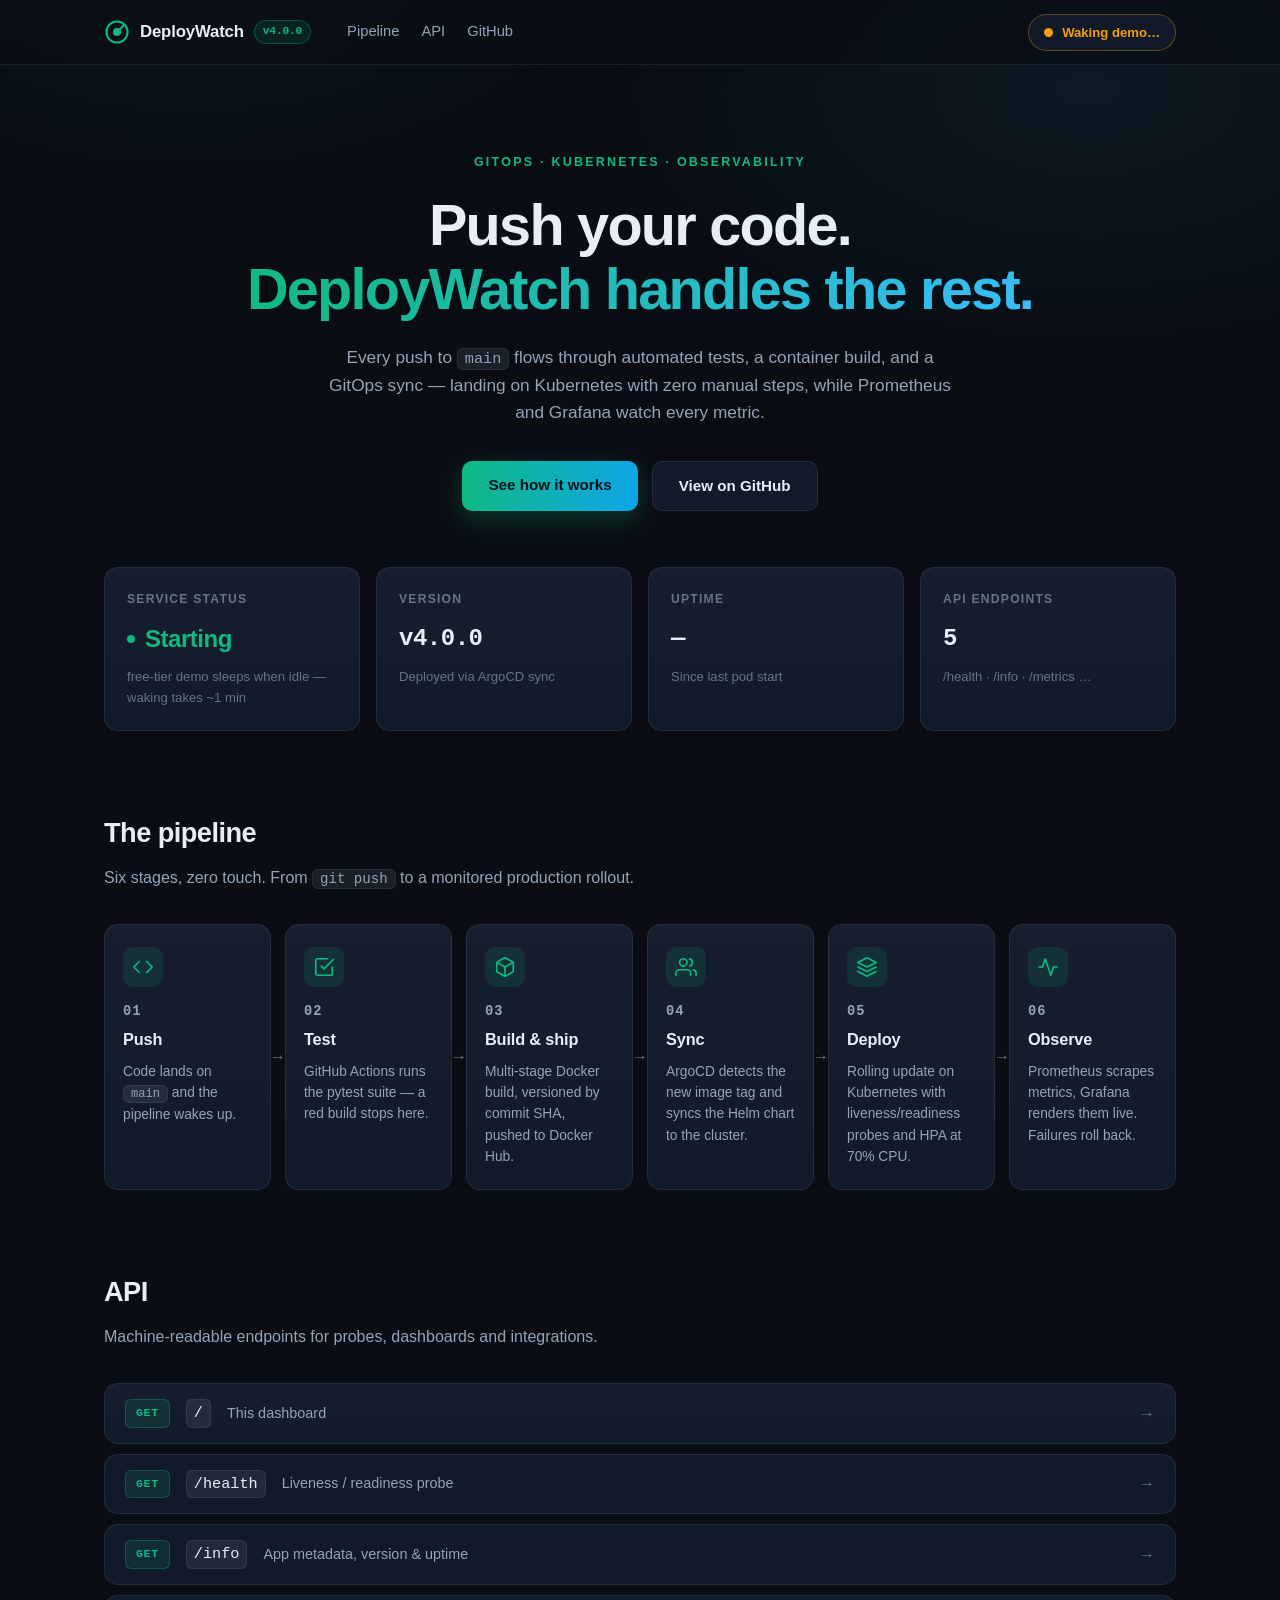
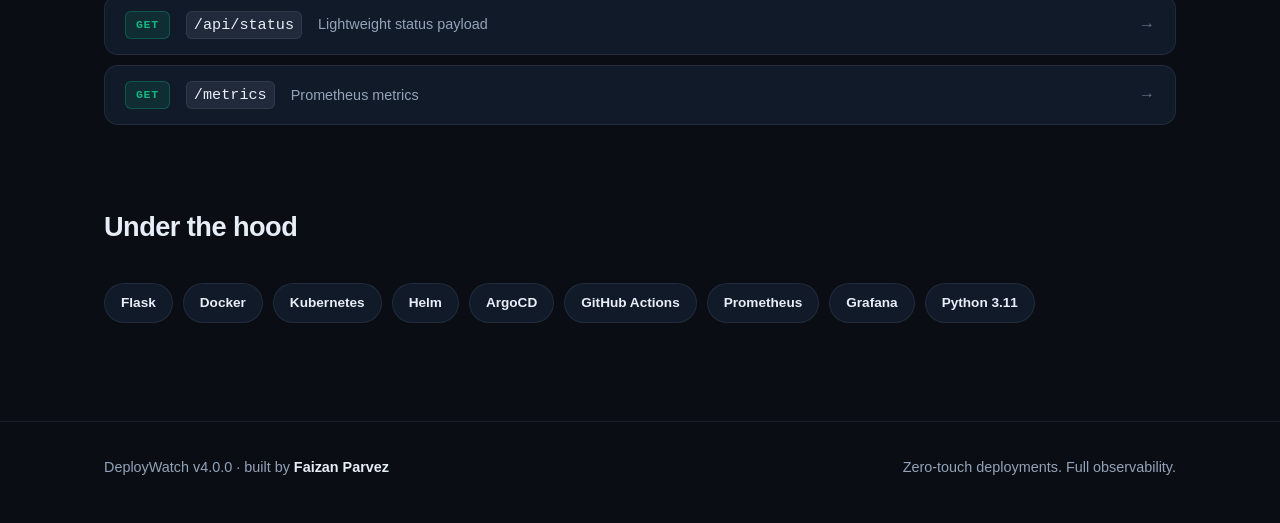
==== index.html @ eb4f60e4 "live page: real demo status, try-it API rows, live CI badge" ====
<!DOCTYPE html>
<html lang="en">
<head>
  <meta charset="UTF-8" />
  <meta name="viewport" content="width=device-width, initial-scale=1.0" />
  <meta name="description" content="DeployWatch — zero-touch GitOps deployment pipeline with live observability." />
  <title>DeployWatch — Deployment Pipeline Dashboard</title>
  <link rel="icon" href="data:image/svg+xml,%3Csvg xmlns='http://www.w3.org/2000/svg' viewBox='0 0 32 32'%3E%3Ccircle cx='16' cy='16' r='13' fill='none' stroke='%2310b981' stroke-width='3'/%3E%3Ccircle cx='16' cy='16' r='5' fill='%2310b981'/%3E%3C/svg%3E" />
  <style>
/* DeployWatch dashboard — design system */
:root {
  --bg: #0a0e14;
  --bg-soft: #0d1420;
  --card: #111a29;
  --card-border: rgba(148, 163, 184, 0.12);
  --text: #e8eef7;
  --muted: #94a3b8;
  --faint: #64748b;
  --accent: #10b981;
  --accent-dim: rgba(16, 185, 129, 0.12);
  --sky: #38bdf8;
  --amber: #f59e0b;
  --radius: 14px;
  --font: -apple-system, BlinkMacSystemFont, "Segoe UI", Inter, Roboto, "Helvetica Neue", Arial, sans-serif;
  --mono: ui-monospace, SFMono-Regular, Menlo, Consolas, "Liberation Mono", monospace;
}

* { box-sizing: border-box; margin: 0; padding: 0; }

html { scroll-behavior: smooth; }

body {
  background: var(--bg);
  color: var(--text);
  font-family: var(--font);
  line-height: 1.6;
  -webkit-font-smoothing: antialiased;
  min-height: 100vh;
}

.bg-glow {
  position: fixed;
  inset: 0;
  pointer-events: none;
  background:
    radial-gradient(600px 320px at 15% -5%, rgba(16, 185, 129, 0.08), transparent 70%),
    radial-gradient(700px 380px at 85% 10%, rgba(56, 189, 248, 0.07), transparent 70%);
  z-index: 0;
}

main, header, footer { position: relative; z-index: 1; }

.container { max-width: 1120px; margin: 0 auto; padding: 0 24px; }

code {
  font-family: var(--mono);
  font-size: 0.88em;
  background: rgba(148, 163, 184, 0.12);
  border: 1px solid var(--card-border);
  border-radius: 6px;
  padding: 1px 7px;
  white-space: nowrap;
}

.mono { font-family: var(--mono); }

/* ---------- Nav ---------- */
.nav {
  position: sticky;
  top: 0;
  z-index: 50;
  backdrop-filter: blur(14px);
  -webkit-backdrop-filter: blur(14px);
  background: rgba(10, 14, 20, 0.75);
  border-bottom: 1px solid var(--card-border);
}

.nav-inner {
  display: flex;
  align-items: center;
  gap: 28px;
  height: 64px;
}

.brand {
  display: flex;
  align-items: center;
  gap: 10px;
  color: var(--text);
  text-decoration: none;
  font-weight: 700;
  font-size: 1.05rem;
  letter-spacing: -0.01em;
}

.brand-mark { width: 26px; height: 26px; color: var(--accent); }

.version-tag {
  font-family: var(--mono);
  font-size: 0.7rem;
  font-weight: 600;
  color: var(--accent);
  background: var(--accent-dim);
  border: 1px solid rgba(16, 185, 129, 0.3);
  padding: 2px 8px;
  border-radius: 999px;
}

.nav-links { display: flex; gap: 22px; margin-left: 8px; }
.nav-links a {
  color: var(--muted);
  text-decoration: none;
  font-size: 0.92rem;
  font-weight: 500;
  transition: color 0.15s;
}
.nav-links a:hover { color: var(--text); }

.live-pill {
  margin-left: auto;
  display: flex;
  align-items: center;
  gap: 9px;
  font-size: 0.82rem;
  font-weight: 600;
  color: var(--muted);
  background: var(--card);
  border: 1px solid var(--card-border);
  border-radius: 999px;
  padding: 7px 15px;
  transition: color 0.3s, border-color 0.3s;
}
.live-pill.ok { color: var(--accent); border-color: rgba(16, 185, 129, 0.35); }
.live-pill.down { color: #f87171; border-color: rgba(248, 113, 113, 0.35); }

.dot {
  width: 9px; height: 9px;
  border-radius: 50%;
  background: var(--faint);
  flex-shrink: 0;
}
.dot.sm { width: 8px; height: 8px; }
.live-pill.ok .dot, .status-ok .dot {
  background: var(--accent);
  box-shadow: 0 0 0 0 rgba(16, 185, 129, 0.5);
  animation: pulse 2s infinite;
}
.live-pill.down .dot { background: #f87171; animation: pulse 1s infinite; }

@keyframes pulse {
  0% { box-shadow: 0 0 0 0 rgba(16, 185, 129, 0.5); }
  70% { box-shadow: 0 0 0 8px rgba(16, 185, 129, 0); }
  100% { box-shadow: 0 0 0 0 rgba(16, 185, 129, 0); }
}

/* ---------- Hero ---------- */
.hero { padding: 88px 24px 56px; text-align: center; }

.eyebrow {
  font-size: 0.78rem;
  font-weight: 700;
  letter-spacing: 0.18em;
  text-transform: uppercase;
  color: var(--accent);
  margin-bottom: 20px;
}

.hero h1 {
  font-size: clamp(2.2rem, 5.4vw, 3.6rem);
  line-height: 1.12;
  letter-spacing: -0.03em;
  font-weight: 800;
  margin-bottom: 22px;
}

.gradient {
  background: linear-gradient(100deg, var(--accent), var(--sky));
  -webkit-background-clip: text;
  background-clip: text;
  color: transparent;
}

.lede {
  max-width: 640px;
  margin: 0 auto 34px;
  color: var(--muted);
  font-size: 1.08rem;
}

.hero-actions { display: flex; gap: 14px; justify-content: center; flex-wrap: wrap; }

.btn {
  display: inline-block;
  padding: 12px 26px;
  border-radius: 10px;
  font-weight: 650;
  font-size: 0.95rem;
  text-decoration: none;
  transition: transform 0.12s, box-shadow 0.12s, background 0.15s;
}
.btn:active { transform: translateY(1px); }

.btn-primary {
  background: linear-gradient(100deg, #10b981, #0ea5e9);
  color: #04121a;
  box-shadow: 0 8px 24px rgba(16, 185, 129, 0.25);
}
.btn-primary:hover { box-shadow: 0 10px 30px rgba(16, 185, 129, 0.38); }

.btn-ghost {
  color: var(--text);
  border: 1px solid var(--card-border);
  background: var(--card);
}
.btn-ghost:hover { border-color: rgba(148, 163, 184, 0.35); }

/* ---------- Cards & stats ---------- */
.card {
  background: linear-gradient(180deg, rgba(255,255,255,0.025), transparent), var(--card);
  border: 1px solid var(--card-border);
  border-radius: var(--radius);
}

.stats-grid {
  display: grid;
  grid-template-columns: repeat(4, 1fr);
  gap: 16px;
  margin-bottom: 8px;
}

.stat { padding: 22px; }
.stat-label {
  font-size: 0.76rem;
  font-weight: 650;
  text-transform: uppercase;
  letter-spacing: 0.1em;
  color: var(--faint);
  margin-bottom: 10px;
}
.stat-value {
  font-size: 1.5rem;
  font-weight: 750;
  letter-spacing: -0.02em;
  display: flex;
  align-items: center;
  gap: 10px;
}
.stat-value.status-ok { color: var(--accent); }
.stat-sub { color: var(--faint); font-size: 0.82rem; margin-top: 8px; }

/* ---------- Sections ---------- */
.section { padding: 72px 24px 8px; }

.section-head { margin-bottom: 34px; max-width: 620px; }
.section-head h2 {
  font-size: 1.7rem;
  font-weight: 780;
  letter-spacing: -0.02em;
  margin-bottom: 10px;
}
.section-head p { color: var(--muted); }

/* ---------- Pipeline ---------- */
.pipeline {
  display: grid;
  grid-template-columns: repeat(6, 1fr);
  gap: 14px;
  position: relative;
}

.stage {
  padding: 22px 18px;
  position: relative;
  transition: transform 0.15s, border-color 0.15s;
}
.stage:hover { transform: translateY(-4px); border-color: rgba(16, 185, 129, 0.35); }
.stage:not(:last-child)::after {
  content: "→";
  position: absolute;
  right: -16px;
  top: 50%;
  transform: translateY(-50%);
  color: var(--faint);
  font-size: 1rem;
  z-index: 2;
}

.stage-icon {
  width: 40px; height: 40px;
  border-radius: 10px;
  display: flex;
  align-items: center;
  justify-content: center;
  background: var(--accent-dim);
  color: var(--accent);
  margin-bottom: 14px;
}
.stage-icon svg { width: 22px; height: 22px; }

.stage-step {
  font-family: var(--mono);
  font-size: 0.72rem;
  font-weight: 700;
  color: var(--faint);
  letter-spacing: 0.08em;
  margin-bottom: 4px;
}
.stage h3 { font-size: 1.02rem; font-weight: 700; margin-bottom: 8px; letter-spacing: -0.01em; }
.stage p { font-size: 0.86rem; color: var(--muted); line-height: 1.55; }

/* ---------- API ---------- */
.api-list { display: flex; flex-direction: column; gap: 10px; }

.api-row {
  display: flex;
  align-items: center;
  gap: 16px;
  padding: 15px 20px;
  text-decoration: none;
  color: var(--text);
  transition: border-color 0.15s, transform 0.12s;
}
.api-row:hover { border-color: rgba(56, 189, 248, 0.4); transform: translateX(4px); }
.api-row code { font-size: 0.95rem; }

.method {
  font-family: var(--mono);
  font-size: 0.72rem;
  font-weight: 800;
  letter-spacing: 0.06em;
  padding: 4px 10px;
  border-radius: 6px;
  flex-shrink: 0;
}
.method.get { color: var(--accent); background: var(--accent-dim); border: 1px solid rgba(16,185,129,0.3); }

.api-desc { color: var(--muted); font-size: 0.9rem; }
.api-arrow { margin-left: auto; color: var(--faint); transition: transform 0.15s, color 0.15s; }
.api-row:hover .api-arrow { transform: translateX(4px); color: var(--sky); }

/* ---------- Stack ---------- */
.stack-badges { display: flex; flex-wrap: wrap; gap: 10px; }
.badge {
  font-size: 0.85rem;
  font-weight: 600;
  color: var(--text);
  background: var(--card);
  border: 1px solid var(--card-border);
  padding: 8px 16px;
  border-radius: 999px;
  transition: border-color 0.15s;
}
.badge:hover { border-color: rgba(16, 185, 129, 0.4); }

/* ---------- Footer ---------- */
.footer {
  margin-top: 90px;
  border-top: 1px solid var(--card-border);
  padding: 34px 0 44px;
}
.footer-inner { display: flex; justify-content: space-between; align-items: center; flex-wrap: wrap; gap: 10px; }
.footer p { font-size: 0.9rem; color: var(--muted); }
.footer a { color: var(--text); text-decoration: none; font-weight: 600; }
.footer a:hover { color: var(--accent); }
.footer-sub { color: var(--faint); font-size: 0.82rem; }

/* ---------- 404 ---------- */
.not-found { text-align: center; padding: 120px 24px; }
.not-found h1 {
  font-size: 5rem;
  font-weight: 850;
  letter-spacing: -0.04em;
  background: linear-gradient(100deg, var(--accent), var(--sky));
  -webkit-background-clip: text;
  background-clip: text;
  color: transparent;
  margin: 10px 0 14px;
}
.not-found .lede { margin-bottom: 30px; }

/* ---------- Responsive ---------- */
@media (max-width: 1020px) {
  .pipeline { grid-template-columns: repeat(3, 1fr); }
  .stage:nth-child(3n)::after { content: none; }
  .stats-grid { grid-template-columns: repeat(2, 1fr); }
}

@media (max-width: 640px) {
  .nav-links { display: none; }
  .pipeline { grid-template-columns: 1fr; }
  .stage::after { content: none !important; }
  .stats-grid { grid-template-columns: 1fr; }
  .hero { padding: 64px 24px 44px; }
  .api-desc { display: none; }
}

/* ---------- Live demo additions ---------- */
.live-pill.waking { color: var(--amber); border-color: rgba(245, 158, 11, 0.35); }
.live-pill.waking .dot { background: var(--amber); animation: pulse 1s infinite; }
.ci-line { margin-top: 10px; font-size: 0.9rem; color: var(--muted); }
.ci-line a { color: inherit; text-decoration: none; border-bottom: 1px dotted var(--faint); }
.ci-line a:hover { color: var(--text); }
.ci-success { color: var(--accent); font-weight: 700; }
.ci-failure { color: #f87171; font-weight: 700; }
button.api-row { width: 100%; text-align: left; font: inherit; background: var(--card);
  border: 1px solid var(--card-border); border-radius: var(--radius); cursor: pointer; }
.api-response { margin: 10px 2px 0; padding: 14px 16px; background: #0b1220;
  border: 1px solid var(--card-border); border-radius: 10px; font-family: var(--mono);
  font-size: 0.8rem; line-height: 1.55; color: #a7f3d0; white-space: pre-wrap;
  word-break: break-word; max-height: 320px; overflow: auto; }

</style>
</head>
<body>
  <div class="bg-glow" aria-hidden="true"></div>

  <header class="nav">
    <div class="container nav-inner">
      <a class="brand" href="/">
        <svg class="brand-mark" viewBox="0 0 32 32" aria-hidden="true">
          <circle cx="16" cy="16" r="13" fill="none" stroke="currentColor" stroke-width="2.5"/>
          <circle cx="16" cy="16" r="5" fill="currentColor"/>
          <line x1="16" y1="16" x2="25" y2="7" stroke="currentColor" stroke-width="2.5" stroke-linecap="round"/>
        </svg>
        <span>DeployWatch</span>
        <span class="version-tag">v4.0.0</span>
      </a>
      <nav class="nav-links">
        <a href="#pipeline">Pipeline</a>
        <a href="#api">API</a>
        <a href="https://github.com/Faizan00parvez/DeployWatch" target="_blank" rel="noopener">GitHub</a>
      </nav>
      <div class="live-pill" id="live-pill" role="status" aria-live="polite">
        <span class="dot"></span><span id="live-text">Checking…</span>
      </div>
    </div>
  </header>

  <main>
    <!-- Hero -->
    <section class="hero container">
      <p class="eyebrow">GitOps &middot; Kubernetes &middot; Observability</p>
      <h1>Push your code.<br /><span class="gradient">DeployWatch handles the rest.</span></h1>
      <p class="lede">
        Every push to <code>main</code> flows through automated tests, a container build,
        and a GitOps sync — landing on Kubernetes with zero manual steps,
        while Prometheus and Grafana watch every metric.
      </p>
      <div class="hero-actions">
        <a class="btn btn-primary" href="#pipeline">See how it works</a>
        <a class="btn btn-ghost" href="https://github.com/Faizan00parvez/DeployWatch" target="_blank" rel="noopener">View on GitHub</a>
      </div>
    </section>

    <!-- Stats -->
    <section class="container">
      <div class="stats-grid">
        <div class="card stat">
          <p class="stat-label">Service status</p>
          <p class="stat-value status-ok"><span class="dot sm"></span><span id="stat-status">Running</span></p>
          <p class="stat-sub" id="stat-status-sub">/health reporting healthy</p>
        </div>
        <div class="card stat">
          <p class="stat-label">Version</p>
          <p class="stat-value mono" id="stat-version">v4.0.0</p>
          <p class="stat-sub">Deployed via ArgoCD sync</p>
        </div>
        <div class="card stat">
          <p class="stat-label">Uptime</p>
          <p class="stat-value mono" id="stat-uptime" data-uptime="0">—</p>
          <p class="stat-sub">Since last pod start</p>
        </div>
        <div class="card stat">
          <p class="stat-label">API endpoints</p>
          <p class="stat-value mono">5</p>
          <p class="stat-sub">/health · /info · /metrics …</p>
        </div>
      </div>
    </section>

    <!-- Pipeline -->
    <section id="pipeline" class="container section">
      <div class="section-head">
        <h2>The pipeline</h2>
        <p>Six stages, zero touch. From <code>git push</code> to a monitored production rollout.</p>
        <p class="ci-line" id="ci-line" hidden></p>
      </div>
      <div class="pipeline">
        <div class="stage card">
          <div class="stage-icon">
            <svg viewBox="0 0 24 24" fill="none" stroke="currentColor" stroke-width="1.8" stroke-linecap="round" stroke-linejoin="round"><polyline points="16 18 22 12 16 6"/><polyline points="8 6 2 12 8 18"/></svg>
          </div>
          <p class="stage-step">01</p>
          <h3>Push</h3>
          <p>Code lands on <code>main</code> and the pipeline wakes up.</p>
        </div>
        <div class="stage card">
          <div class="stage-icon">
            <svg viewBox="0 0 24 24" fill="none" stroke="currentColor" stroke-width="1.8" stroke-linecap="round" stroke-linejoin="round"><path d="M9 11l3 3L22 4"/><path d="M21 12v7a2 2 0 0 1-2 2H5a2 2 0 0 1-2-2V5a2 2 0 0 1 2-2h11"/></svg>
          </div>
          <p class="stage-step">02</p>
          <h3>Test</h3>
          <p>GitHub Actions runs the pytest suite — a red build stops here.</p>
        </div>
        <div class="stage card">
          <div class="stage-icon">
            <svg viewBox="0 0 24 24" fill="none" stroke="currentColor" stroke-width="1.8" stroke-linecap="round" stroke-linejoin="round"><path d="M21 16V8a2 2 0 0 0-1-1.73l-7-4a2 2 0 0 0-2 0l-7 4A2 2 0 0 0 3 8v8a2 2 0 0 0 1 1.73l7 4a2 2 0 0 0 2 0l7-4A2 2 0 0 0 21 16z"/><polyline points="3.27 6.96 12 12.01 20.73 6.96"/><line x1="12" y1="22.08" x2="12" y2="12"/></svg>
          </div>
          <p class="stage-step">03</p>
          <h3>Build &amp; ship</h3>
          <p>Multi-stage Docker build, versioned by commit SHA, pushed to Docker Hub.</p>
        </div>
        <div class="stage card">
          <div class="stage-icon">
            <svg viewBox="0 0 24 24" fill="none" stroke="currentColor" stroke-width="1.8" stroke-linecap="round" stroke-linejoin="round"><path d="M17 21v-2a4 4 0 0 0-4-4H5a4 4 0 0 0-4 4v2"/><circle cx="9" cy="7" r="4"/><path d="M23 21v-2a4 4 0 0 0-3-3.87"/><path d="M16 3.13a4 4 0 0 1 0 7.75"/></svg>
          </div>
          <p class="stage-step">04</p>
          <h3>Sync</h3>
          <p>ArgoCD detects the new image tag and syncs the Helm chart to the cluster.</p>
        </div>
        <div class="stage card">
          <div class="stage-icon">
            <svg viewBox="0 0 24 24" fill="none" stroke="currentColor" stroke-width="1.8" stroke-linecap="round" stroke-linejoin="round"><polygon points="12 2 2 7 12 12 22 7 12 2"/><polyline points="2 17 12 22 22 17"/><polyline points="2 12 12 17 22 12"/></svg>
          </div>
          <p class="stage-step">05</p>
          <h3>Deploy</h3>
          <p>Rolling update on Kubernetes with liveness/readiness probes and HPA at 70% CPU.</p>
        </div>
        <div class="stage card">
          <div class="stage-icon">
            <svg viewBox="0 0 24 24" fill="none" stroke="currentColor" stroke-width="1.8" stroke-linecap="round" stroke-linejoin="round"><path d="M22 12h-4l-3 9L9 3l-3 9H2"/></svg>
          </div>
          <p class="stage-step">06</p>
          <h3>Observe</h3>
          <p>Prometheus scrapes metrics, Grafana renders them live. Failures roll back.</p>
        </div>
      </div>
    </section>

    <!-- API -->
    <section id="api" class="container section">
      <div class="section-head">
        <h2>API</h2>
        <p>Machine-readable endpoints for probes, dashboards and integrations.</p>
      </div>
      <div class="api-list">
        <a class="card api-row" id="api-row-root" href="/"><span class="method get">GET</span><code>/</code><span class="api-desc">This dashboard</span><span class="api-arrow">&rarr;</span></a>
        <div class="api-try"><button type="button" class="card api-row" data-endpoint="/health" aria-expanded="false"><span class="method get">GET</span><code>/health</code><span class="api-desc">Liveness / readiness probe</span><span class="api-arrow">&rarr;</span></button><pre class="api-response" hidden></pre></div>
        <div class="api-try"><button type="button" class="card api-row" data-endpoint="/info" aria-expanded="false"><span class="method get">GET</span><code>/info</code><span class="api-desc">App metadata, version &amp; uptime</span><span class="api-arrow">&rarr;</span></button><pre class="api-response" hidden></pre></div>
        <div class="api-try"><button type="button" class="card api-row" data-endpoint="/api/status" aria-expanded="false"><span class="method get">GET</span><code>/api/status</code><span class="api-desc">Lightweight status payload</span><span class="api-arrow">&rarr;</span></button><pre class="api-response" hidden></pre></div>
        <div class="api-try"><button type="button" class="card api-row" data-endpoint="/metrics" aria-expanded="false"><span class="method get">GET</span><code>/metrics</code><span class="api-desc">Prometheus metrics</span><span class="api-arrow">&rarr;</span></button><pre class="api-response" hidden></pre></div>
      </div>
    </section>

    <!-- Stack -->
    <section class="container section">
      <div class="section-head">
        <h2>Under the hood</h2>
      </div>
      <div class="stack-badges">
        <span class="badge">Flask</span>
        <span class="badge">Docker</span>
        <span class="badge">Kubernetes</span>
        <span class="badge">Helm</span>
        <span class="badge">ArgoCD</span>
        <span class="badge">GitHub Actions</span>
        <span class="badge">Prometheus</span>
        <span class="badge">Grafana</span>
        <span class="badge">Python 3.11</span>
      </div>
    </section>
  </main>

  <footer class="footer">
    <div class="container footer-inner">
      <p><span id="footer-app">DeployWatch v4.0.0</span> &middot; built by <a href="https://github.com/Faizan00parvez" target="_blank" rel="noopener">Faizan Parvez</a></p>
      <p class="footer-sub">Zero-touch deployments. Full observability.</p>
    </div>
  </footer>

  <script>
/* DeployWatch — live dashboard.
 *
 * Two live data sources, both public, no keys needed:
 *   1. DEMO_BASE — the deployed demo (Render). /api/status gives the real
 *      version + uptime; the API rows below become clickable "try it"
 *      buttons that query the real endpoints.
 *   2. GitHub API — the real repo. Shows the last CI run (conclusion, commit,
 *      age) next to the pipeline section. Cached 15 min in localStorage.
 *
 * If the demo is unreachable (free tier sleeps when idle), the pill shows
 * "Demo asleep" and retries — the page never breaks, repo data stays live.
 */
(function () {
  "use strict";

  var DEMO_BASE = "https://deploywatch-demo.onrender.com";
  var REPO = "faizanxbuilds/DeployWatch";
  var GH_API = "https://api.github.com/repos/" + REPO;
  var CI_CACHE_KEY = "dw-ci-run";
  var CI_CACHE_TTL = 15 * 60 * 1000;

  var pill = document.getElementById("live-pill");
  var liveText = document.getElementById("live-text");
  var statStatus = document.getElementById("stat-status");
  var statSub = document.getElementById("stat-status-sub");
  var uptimeEl = document.getElementById("stat-uptime");

  var uptimeSeconds = parseInt(uptimeEl ? uptimeEl.getAttribute("data-uptime") : "0", 10) || 0;
  var demoFailures = 0;
  var demoLive = false;

  /* ---------- helpers ---------- */

  function formatUptime(totalSeconds) {
    var d = Math.floor(totalSeconds / 86400);
    var h = Math.floor((totalSeconds % 86400) / 3600);
    var m = Math.floor((totalSeconds % 3600) / 60);
    var s = totalSeconds % 60;
    var parts = [];
    if (d > 0) parts.push(d + "d");
    if (h > 0 || d > 0) parts.push(h + "h");
    if (m > 0 || h > 0 || d > 0) parts.push(m + "m");
    parts.push(s + "s");
    return parts.join(" ");
  }

  function renderUptime() {
    if (uptimeEl) uptimeEl.textContent = formatUptime(uptimeSeconds);
  }

  function fetchJson(url, timeoutMs) {
    return new Promise(function (resolve, reject) {
      var timer = setTimeout(function () { reject(new Error("timeout")); }, timeoutMs || 12000);
      fetch(url, { cache: "no-store" }).then(
        function (res) {
          clearTimeout(timer);
          if (!res.ok) { reject(new Error("http " + res.status)); return; }
          resolve(res.json());
        },
        function (err) { clearTimeout(timer); reject(err); }
      );
    });
  }

  function getText(url, timeoutMs) {
    return new Promise(function (resolve, reject) {
      var timer = setTimeout(function () { reject(new Error("timeout")); }, timeoutMs || 12000);
      fetch(url, { cache: "no-store" }).then(
        function (res) {
          clearTimeout(timer);
          if (!res.ok) { reject(new Error("http " + res.status)); return; }
          resolve(res.text());
        },
        function (err) { clearTimeout(timer); reject(err); }
      );
    });
  }

  function timeAgo(date) {
    var s = Math.floor((Date.now() - date.getTime()) / 1000);
    if (s < 60) return "just now";
    var m = Math.floor(s / 60);
    if (m < 60) return m + "m ago";
    var h = Math.floor(m / 60);
    if (h < 24) return h + "h ago";
    var d = Math.floor(h / 24);
    if (d < 30) return d + "d ago";
    return date.toISOString().slice(0, 10);
  }

  function readCache(key) {
    try {
      var raw = localStorage.getItem(key);
      if (!raw) return null;
      var item = JSON.parse(raw);
      if (Date.now() - item.t > CI_CACHE_TTL) return null;
      return item.v;
    } catch (e) { return null; }
  }

  function writeCache(key, value) {
    try { localStorage.setItem(key, JSON.stringify({ t: Date.now(), v: value })); }
    catch (e) { /* storage unavailable — fine, just fetch fresh */ }
  }

  /* ---------- demo status ---------- */

  function setVersion(v) {
    var tag = document.querySelector(".version-tag");
    var statV = document.getElementById("stat-version");
    var foot = document.getElementById("footer-app");
    if (tag) tag.textContent = "v" + v;
    if (statV) statV.textContent = "v" + v;
    if (foot) foot.textContent = "DeployWatch v" + v;
    document.title = "DeployWatch v" + v + " — Deployment Pipeline Dashboard";
  }

  function setPill(state) {
    // "checking" | "live" | "waking" | "standby"
    pill.classList.remove("ok", "down", "waking");
    if (state === "live") {
      pill.classList.add("ok");
      liveText.textContent = "Live";
      statStatus.textContent = "Running";
      statSub.textContent = "/health reporting healthy";
    } else if (state === "waking") {
      pill.classList.add("waking");
      liveText.textContent = "Waking demo…";
      statStatus.textContent = "Starting";
      statSub.textContent = "free-tier demo sleeps when idle — waking takes ~1 min";
    } else if (state === "standby") {
      pill.classList.add("down");
      liveText.textContent = "Demo asleep";
      statStatus.textContent = "Standby";
      statSub.textContent = "demo offline — CI + repo data below are still live";
    } else {
      liveText.textContent = "Checking…";
    }
  }

  function pollDemo() {
    if (!DEMO_BASE) { setPill("standby"); scheduleDemoPoll(60000); return; }
    fetchJson(DEMO_BASE + "/api/status").then(
      function (data) {
        if (data && data.status === "running") {
          demoFailures = 0;
          demoLive = true;
          setPill("live");
          if (typeof data.uptime_seconds === "number") {
            uptimeSeconds = data.uptime_seconds;
            renderUptime();
          }
          if (data.version) setVersion(data.version);
          scheduleDemoPoll(30000);
        } else {
          demoDown();
        }
      },
      function () { demoDown(); }
    );
  }

  function demoDown() {
    demoLive = false;
    demoFailures++;
    if (demoFailures === 1) {
      // First failure is usually the free tier asleep — say so, retry soon.
      setPill("waking");
      scheduleDemoPoll(20000);
    } else {
      setPill("standby");
      scheduleDemoPoll(60000);
    }
  }

  function scheduleDemoPoll(ms) {
    setTimeout(pollDemo, ms);
  }

  /* ---------- "try it" API rows ---------- */

  function prettyBody(endpoint, text) {
    var trimmed = text.trim();
    if (endpoint === "/metrics") {
      var lines = trimmed.split("\n");
      var head = lines.slice(0, 25).join("\n");
      return lines.length > 25 ? head + "\n… (" + lines.length + " lines total)" : head;
    }
    try {
      return JSON.stringify(JSON.parse(trimmed), null, 2);
    } catch (e) {
      return trimmed.slice(0, 2000);
    }
  }

  function wireApiRows() {
    var list = document.querySelector(".api-list");
    if (!list) return;
    var rootRow = document.getElementById("api-row-root");
    if (rootRow && DEMO_BASE) {
      rootRow.setAttribute("href", DEMO_BASE);
      rootRow.setAttribute("target", "_blank");
      rootRow.setAttribute("rel", "noopener");
    }
    list.addEventListener("click", function (e) {
      var btn = e.target.closest ? e.target.closest("button.api-row") : null;
      if (!btn) return;
      var wrap = btn.parentNode;
      var pre = wrap.querySelector(".api-response");
      if (!pre) return;
      var willOpen = pre.hidden;
      // close any other open response
      var others = list.querySelectorAll(".api-response");
      for (var i = 0; i < others.length; i++) {
        others[i].hidden = true;
        var b = others[i].parentNode.querySelector("button.api-row");
        if (b) b.setAttribute("aria-expanded", "false");
      }
      if (!willOpen) return;
      pre.hidden = false;
      btn.setAttribute("aria-expanded", "true");
      var endpoint = btn.getAttribute("data-endpoint");
      if (!demoLive) {
        pre.textContent = "demo is asleep — it wakes on the first visit (about a minute), then try again.";
        return;
      }
      pre.textContent = "GET " + DEMO_BASE + endpoint + " …";
      getText(DEMO_BASE + endpoint).then(
        function (text) { pre.textContent = prettyBody(endpoint, text); },
        function () { pre.textContent = "request failed — the demo may have gone back to sleep; retry in a minute."; }
      );
    });
  }

  /* ---------- live CI badge (real repo data) ---------- */

  function renderCI(info) {
    var el = document.getElementById("ci-line");
    if (!el) return;
    el.hidden = false;
    var cls = info.conclusion === "success" ? "ci-success" : "ci-failure";
    var label = info.conclusion === "success" ? "passing" : info.conclusion;
    el.innerHTML = "Live from the repo — last pipeline run: " +
      '<a href="' + info.url + '" target="_blank" rel="noopener">' +
      '<span class="' + cls + '">' + label + "</span> · " +
      info.sha + " · " + timeAgo(new Date(info.when)) + " →</a>";
  }

  function loadCI() {
    var cached = readCache(CI_CACHE_KEY);
    if (cached) { renderCI(cached); return; }
    fetchJson(GH_API + "/actions/workflows/ci.yml/runs?per_page=1&branch=main").then(
      function (d) {
        var r = d && d.workflow_runs && d.workflow_runs[0];
        if (!r) return;
        var info = {
          conclusion: r.conclusion || r.status,
          sha: (r.head_sha || "").slice(0, 7),
          when: r.created_at,
          url: r.html_url
        };
        writeCache(CI_CACHE_KEY, info);
        renderCI(info);
      },
      function () { /* GitHub API unreachable — line stays hidden */ }
    );
  }

  /* ---------- boot ---------- */

  if (uptimeSeconds > 0) renderUptime();
  setPill("checking");
  wireApiRows();
  loadCI();
  pollDemo();
  setInterval(function () {
    if (!demoLive) return; // don't fake-tick while the demo is unreachable
    uptimeSeconds += 1;
    renderUptime();
  }, 1000);
})();

</script>
</body>
</html>
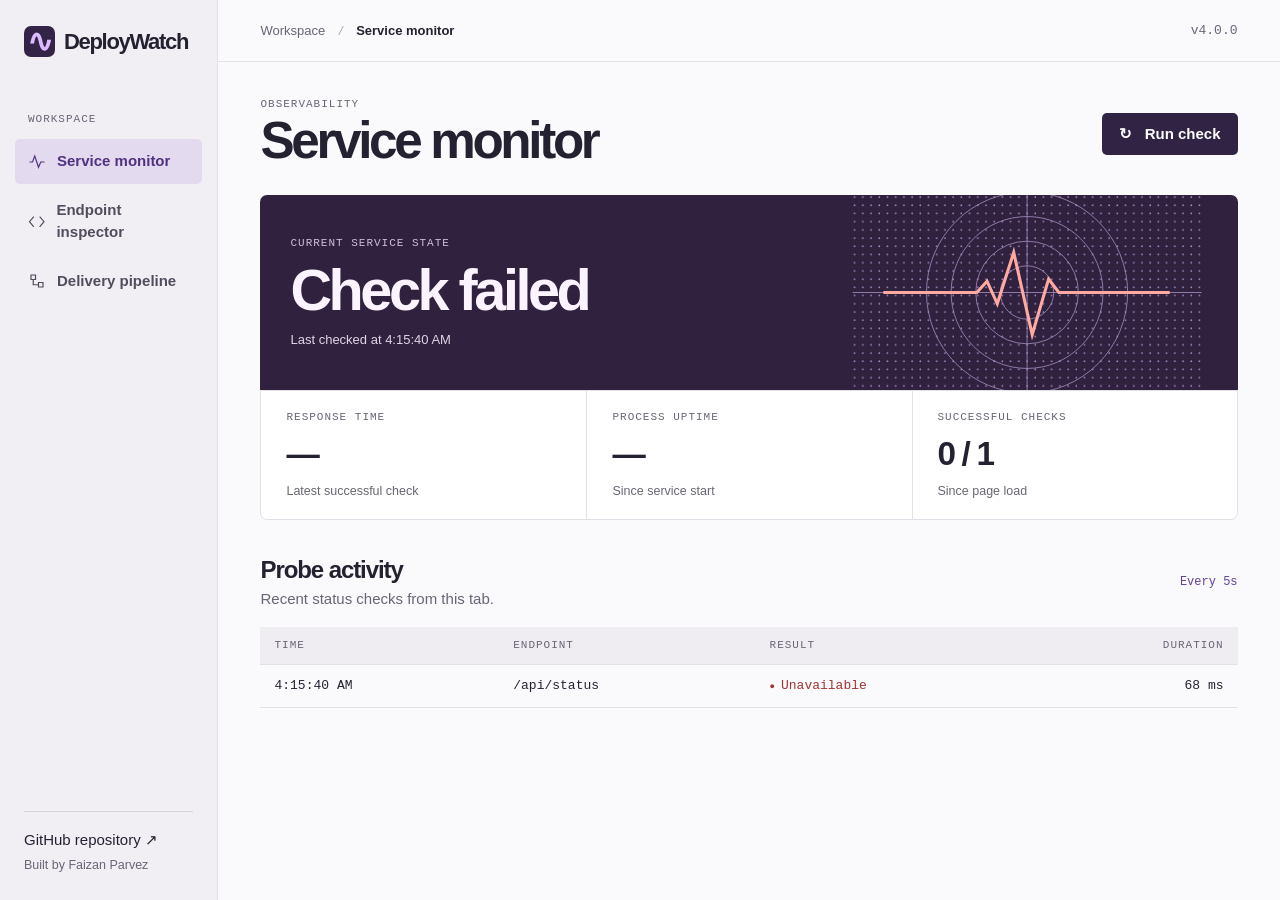
==== commit c4fd175d: "Publish live service console on GitHub Pages" ====
--- a/index.html
+++ b/index.html
@@ -1,491 +1,21 @@
-<!DOCTYPE html>
-<html lang="en">
-<head>
-  <meta charset="UTF-8" />
-  <meta name="viewport" content="width=device-width, initial-scale=1.0" />
-  <meta name="description" content="DeployWatch — zero-touch GitOps deployment pipeline with live observability." />
-  <title>DeployWatch — Deployment Pipeline Dashboard</title>
-  <link rel="icon" href="data:image/svg+xml,%3Csvg xmlns='http://www.w3.org/2000/svg' viewBox='0 0 32 32'%3E%3Ccircle cx='16' cy='16' r='13' fill='none' stroke='%2310b981' stroke-width='3'/%3E%3Ccircle cx='16' cy='16' r='5' fill='%2310b981'/%3E%3C/svg%3E" />
-  <style>
-/* DeployWatch dashboard — design system */
-:root {
-  --bg: #0a0e14;
-  --bg-soft: #0d1420;
-  --card: #111a29;
-  --card-border: rgba(148, 163, 184, 0.12);
-  --text: #e8eef7;
-  --muted: #94a3b8;
-  --faint: #64748b;
-  --accent: #10b981;
-  --accent-dim: rgba(16, 185, 129, 0.12);
-  --sky: #38bdf8;
-  --amber: #f59e0b;
-  --radius: 14px;
-  --font: -apple-system, BlinkMacSystemFont, "Segoe UI", Inter, Roboto, "Helvetica Neue", Arial, sans-serif;
-  --mono: ui-monospace, SFMono-Regular, Menlo, Consolas, "Liberation Mono", monospace;
-}
-
-* { box-sizing: border-box; margin: 0; padding: 0; }
-
-html { scroll-behavior: smooth; }
-
-body {
-  background: var(--bg);
-  color: var(--text);
-  font-family: var(--font);
-  line-height: 1.6;
-  -webkit-font-smoothing: antialiased;
-  min-height: 100vh;
-}
-
-.bg-glow {
-  position: fixed;
-  inset: 0;
-  pointer-events: none;
-  background:
-    radial-gradient(600px 320px at 15% -5%, rgba(16, 185, 129, 0.08), transparent 70%),
-    radial-gradient(700px 380px at 85% 10%, rgba(56, 189, 248, 0.07), transparent 70%);
-  z-index: 0;
-}
-
-main, header, footer { position: relative; z-index: 1; }
-
-.container { max-width: 1120px; margin: 0 auto; padding: 0 24px; }
-
-code {
-  font-family: var(--mono);
-  font-size: 0.88em;
-  background: rgba(148, 163, 184, 0.12);
-  border: 1px solid var(--card-border);
-  border-radius: 6px;
-  padding: 1px 7px;
-  white-space: nowrap;
-}
-
-.mono { font-family: var(--mono); }
-
-/* ---------- Nav ---------- */
-.nav {
-  position: sticky;
-  top: 0;
-  z-index: 50;
-  backdrop-filter: blur(14px);
-  -webkit-backdrop-filter: blur(14px);
-  background: rgba(10, 14, 20, 0.75);
-  border-bottom: 1px solid var(--card-border);
-}
-
-.nav-inner {
-  display: flex;
-  align-items: center;
-  gap: 28px;
-  height: 64px;
-}
-
-.brand {
-  display: flex;
-  align-items: center;
-  gap: 10px;
-  color: var(--text);
-  text-decoration: none;
-  font-weight: 700;
-  font-size: 1.05rem;
-  letter-spacing: -0.01em;
-}
-
-.brand-mark { width: 26px; height: 26px; color: var(--accent); }
-
-.version-tag {
-  font-family: var(--mono);
-  font-size: 0.7rem;
-  font-weight: 600;
-  color: var(--accent);
-  background: var(--accent-dim);
-  border: 1px solid rgba(16, 185, 129, 0.3);
-  padding: 2px 8px;
-  border-radius: 999px;
-}
-
-.nav-links { display: flex; gap: 22px; margin-left: 8px; }
-.nav-links a {
-  color: var(--muted);
-  text-decoration: none;
-  font-size: 0.92rem;
-  font-weight: 500;
-  transition: color 0.15s;
-}
-.nav-links a:hover { color: var(--text); }
-
-.live-pill {
-  margin-left: auto;
-  display: flex;
-  align-items: center;
-  gap: 9px;
-  font-size: 0.82rem;
-  font-weight: 600;
-  color: var(--muted);
-  background: var(--card);
-  border: 1px solid var(--card-border);
-  border-radius: 999px;
-  padding: 7px 15px;
-  transition: color 0.3s, border-color 0.3s;
-}
-.live-pill.ok { color: var(--accent); border-color: rgba(16, 185, 129, 0.35); }
-.live-pill.down { color: #f87171; border-color: rgba(248, 113, 113, 0.35); }
-
-.dot {
-  width: 9px; height: 9px;
-  border-radius: 50%;
-  background: var(--faint);
-  flex-shrink: 0;
-}
-.dot.sm { width: 8px; height: 8px; }
-.live-pill.ok .dot, .status-ok .dot {
-  background: var(--accent);
-  box-shadow: 0 0 0 0 rgba(16, 185, 129, 0.5);
-  animation: pulse 2s infinite;
-}
-.live-pill.down .dot { background: #f87171; animation: pulse 1s infinite; }
-
-@keyframes pulse {
-  0% { box-shadow: 0 0 0 0 rgba(16, 185, 129, 0.5); }
-  70% { box-shadow: 0 0 0 8px rgba(16, 185, 129, 0); }
-  100% { box-shadow: 0 0 0 0 rgba(16, 185, 129, 0); }
-}
-
-/* ---------- Hero ---------- */
-.hero { padding: 88px 24px 56px; text-align: center; }
-
-.eyebrow {
-  font-size: 0.78rem;
-  font-weight: 700;
-  letter-spacing: 0.18em;
-  text-transform: uppercase;
-  color: var(--accent);
-  margin-bottom: 20px;
-}
-
-.hero h1 {
-  font-size: clamp(2.2rem, 5.4vw, 3.6rem);
-  line-height: 1.12;
-  letter-spacing: -0.03em;
-  font-weight: 800;
-  margin-bottom: 22px;
-}
-
-.gradient {
-  background: linear-gradient(100deg, var(--accent), var(--sky));
-  -webkit-background-clip: text;
-  background-clip: text;
-  color: transparent;
-}
-
-.lede {
-  max-width: 640px;
-  margin: 0 auto 34px;
-  color: var(--muted);
-  font-size: 1.08rem;
-}
-
-.hero-actions { display: flex; gap: 14px; justify-content: center; flex-wrap: wrap; }
-
-.btn {
-  display: inline-block;
-  padding: 12px 26px;
-  border-radius: 10px;
-  font-weight: 650;
-  font-size: 0.95rem;
-  text-decoration: none;
-  transition: transform 0.12s, box-shadow 0.12s, background 0.15s;
-}
-.btn:active { transform: translateY(1px); }
-
-.btn-primary {
-  background: linear-gradient(100deg, #10b981, #0ea5e9);
-  color: #04121a;
-  box-shadow: 0 8px 24px rgba(16, 185, 129, 0.25);
-}
-.btn-primary:hover { box-shadow: 0 10px 30px rgba(16, 185, 129, 0.38); }
-
-.btn-ghost {
-  color: var(--text);
-  border: 1px solid var(--card-border);
-  background: var(--card);
-}
-.btn-ghost:hover { border-color: rgba(148, 163, 184, 0.35); }
-
-/* ---------- Cards & stats ---------- */
-.card {
-  background: linear-gradient(180deg, rgba(255,255,255,0.025), transparent), var(--card);
-  border: 1px solid var(--card-border);
-  border-radius: var(--radius);
-}
-
-.stats-grid {
-  display: grid;
-  grid-template-columns: repeat(4, 1fr);
-  gap: 16px;
-  margin-bottom: 8px;
-}
-
-.stat { padding: 22px; }
-.stat-label {
-  font-size: 0.76rem;
-  font-weight: 650;
-  text-transform: uppercase;
-  letter-spacing: 0.1em;
-  color: var(--faint);
-  margin-bottom: 10px;
-}
-.stat-value {
-  font-size: 1.5rem;
-  font-weight: 750;
-  letter-spacing: -0.02em;
-  display: flex;
-  align-items: center;
-  gap: 10px;
-}
-.stat-value.status-ok { color: var(--accent); }
-.stat-sub { color: var(--faint); font-size: 0.82rem; margin-top: 8px; }
-
-/* ---------- Sections ---------- */
-.section { padding: 72px 24px 8px; }
-
-.section-head { margin-bottom: 34px; max-width: 620px; }
-.section-head h2 {
-  font-size: 1.7rem;
-  font-weight: 780;
-  letter-spacing: -0.02em;
-  margin-bottom: 10px;
-}
-.section-head p { color: var(--muted); }
-
-/* ---------- Pipeline ---------- */
-.pipeline {
-  display: grid;
-  grid-template-columns: repeat(6, 1fr);
-  gap: 14px;
-  position: relative;
-}
-
-.stage {
-  padding: 22px 18px;
-  position: relative;
-  transition: transform 0.15s, border-color 0.15s;
-}
-.stage:hover { transform: translateY(-4px); border-color: rgba(16, 185, 129, 0.35); }
-.stage:not(:last-child)::after {
-  content: "→";
-  position: absolute;
-  right: -16px;
-  top: 50%;
-  transform: translateY(-50%);
-  color: var(--faint);
-  font-size: 1rem;
-  z-index: 2;
-}
-
-.stage-icon {
-  width: 40px; height: 40px;
-  border-radius: 10px;
-  display: flex;
-  align-items: center;
-  justify-content: center;
-  background: var(--accent-dim);
-  color: var(--accent);
-  margin-bottom: 14px;
-}
-.stage-icon svg { width: 22px; height: 22px; }
-
-.stage-step {
-  font-family: var(--mono);
-  font-size: 0.72rem;
-  font-weight: 700;
-  color: var(--faint);
-  letter-spacing: 0.08em;
-  margin-bottom: 4px;
-}
-.stage h3 { font-size: 1.02rem; font-weight: 700; margin-bottom: 8px; letter-spacing: -0.01em; }
-.stage p { font-size: 0.86rem; color: var(--muted); line-height: 1.55; }
-
-/* ---------- API ---------- */
-.api-list { display: flex; flex-direction: column; gap: 10px; }
-
-.api-row {
-  display: flex;
-  align-items: center;
-  gap: 16px;
-  padding: 15px 20px;
-  text-decoration: none;
-  color: var(--text);
-  transition: border-color 0.15s, transform 0.12s;
-}
-.api-row:hover { border-color: rgba(56, 189, 248, 0.4); transform: translateX(4px); }
-.api-row code { font-size: 0.95rem; }
-
-.method {
-  font-family: var(--mono);
-  font-size: 0.72rem;
-  font-weight: 800;
-  letter-spacing: 0.06em;
-  padding: 4px 10px;
-  border-radius: 6px;
-  flex-shrink: 0;
-}
-.method.get { color: var(--accent); background: var(--accent-dim); border: 1px solid rgba(16,185,129,0.3); }
-
-.api-desc { color: var(--muted); font-size: 0.9rem; }
-.api-arrow { margin-left: auto; color: var(--faint); transition: transform 0.15s, color 0.15s; }
-.api-row:hover .api-arrow { transform: translateX(4px); color: var(--sky); }
-
-/* ---------- Stack ---------- */
-.stack-badges { display: flex; flex-wrap: wrap; gap: 10px; }
-.badge {
-  font-size: 0.85rem;
-  font-weight: 600;
-  color: var(--text);
-  background: var(--card);
-  border: 1px solid var(--card-border);
-  padding: 8px 16px;
-  border-radius: 999px;
-  transition: border-color 0.15s;
-}
-.badge:hover { border-color: rgba(16, 185, 129, 0.4); }
-
-/* ---------- Footer ---------- */
-.footer {
-  margin-top: 90px;
-  border-top: 1px solid var(--card-border);
-  padding: 34px 0 44px;
-}
-.footer-inner { display: flex; justify-content: space-between; align-items: center; flex-wrap: wrap; gap: 10px; }
-.footer p { font-size: 0.9rem; color: var(--muted); }
-.footer a { color: var(--text); text-decoration: none; font-weight: 600; }
-.footer a:hover { color: var(--accent); }
-.footer-sub { color: var(--faint); font-size: 0.82rem; }
-
-/* ---------- 404 ---------- */
-.not-found { text-align: center; padding: 120px 24px; }
-.not-found h1 {
-  font-size: 5rem;
-  font-weight: 850;
-  letter-spacing: -0.04em;
-  background: linear-gradient(100deg, var(--accent), var(--sky));
-  -webkit-background-clip: text;
-  background-clip: text;
-  color: transparent;
-  margin: 10px 0 14px;
-}
-.not-found .lede { margin-bottom: 30px; }
-
-/* ---------- Responsive ---------- */
-@media (max-width: 1020px) {
-  .pipeline { grid-template-columns: repeat(3, 1fr); }
-  .stage:nth-child(3n)::after { content: none; }
-  .stats-grid { grid-template-columns: repeat(2, 1fr); }
-}
-
-@media (max-width: 640px) {
-  .nav-links { display: none; }
-  .pipeline { grid-template-columns: 1fr; }
-  .stage::after { content: none !important; }
-  .stats-grid { grid-template-columns: 1fr; }
-  .hero { padding: 64px 24px 44px; }
-  .api-desc { display: none; }
-}
-
-/* ---------- Live demo additions ---------- */
-.live-pill.waking { color: var(--amber); border-color: rgba(245, 158, 11, 0.35); }
-.live-pill.waking .dot { background: var(--amber); animation: pulse 1s infinite; }
-.ci-line { margin-top: 10px; font-size: 0.9rem; color: var(--muted); }
-.ci-line a { color: inherit; text-decoration: none; border-bottom: 1px dotted var(--faint); }
-.ci-line a:hover { color: var(--text); }
-.ci-success { color: var(--accent); font-weight: 700; }
-.ci-failure { color: #f87171; font-weight: 700; }
-button.api-row { width: 100%; text-align: left; font: inherit; background: var(--card);
-  border: 1px solid var(--card-border); border-radius: var(--radius); cursor: pointer; }
-.api-response { margin: 10px 2px 0; padding: 14px 16px; background: #0b1220;
-  border: 1px solid var(--card-border); border-radius: 10px; font-family: var(--mono);
-  font-size: 0.8rem; line-height: 1.55; color: #a7f3d0; white-space: pre-wrap;
-  word-break: break-word; max-height: 320px; overflow: auto; }
-
-</style>
-</head>
-<body>
-  <div class="bg-glow" aria-hidden="true"></div>
-
-  <header class="nav">
-    <div class="container nav-inner">
-      <a class="brand" href="/">
-        <svg class="brand-mark" viewBox="0 0 32 32" aria-hidden="true">
-          <circle cx="16" cy="16" r="13" fill="none" stroke="currentColor" stroke-width="2.5"/>
-          <circle cx="16" cy="16" r="5" fill="currentColor"/>
-          <line x1="16" y1="16" x2="25" y2="7" stroke="currentColor" stroke-width="2.5" stroke-linecap="round"/>
-        </svg>
-        <span>DeployWatch</span>
-        <span class="version-tag">v4.0.0</span>
-      </a>
-      <nav class="nav-links">
-        <a href="#pipeline">Pipeline</a>
-        <a href="#api">API</a>
-        <a href="https://github.com/Faizan00parvez/DeployWatch" target="_blank" rel="noopener">GitHub</a>
-      </nav>
-      <div class="live-pill" id="live-pill" role="status" aria-live="polite">
-        <span class="dot"></span><span id="live-text">Checking…</span>
-      </div>
-    </div>
-  </header>
-
-  <main>
-    <!-- Hero -->
-    <section class="hero container">
-      <p class="eyebrow">GitOps &middot; Kubernetes &middot; Observability</p>
-      <h1>Push your code.<br /><span class="gradient">DeployWatch handles the rest.</span></h1>
-      <p class="lede">
-        Every push to <code>main</code> flows through automated tests, a container build,
-        and a GitOps sync — landing on Kubernetes with zero manual steps,
-        while Prometheus and Grafana watch every metric.
-      </p>
-      <div class="hero-actions">
-        <a class="btn btn-primary" href="#pipeline">See how it works</a>
-        <a class="btn btn-ghost" href="https://github.com/Faizan00parvez/DeployWatch" target="_blank" rel="noopener">View on GitHub</a>
-      </div>
-    </section>
-
-    <!-- Stats -->
-    <section class="container">
-      <div class="stats-grid">
-        <div class="card stat">
-          <p class="stat-label">Service status</p>
-          <p class="stat-value status-ok"><span class="dot sm"></span><span id="stat-status">Running</span></p>
-          <p class="stat-sub" id="stat-status-sub">/health reporting healthy</p>
-        </div>
-        <div class="card stat">
-          <p class="stat-label">Version</p>
-          <p class="stat-value mono" id="stat-version">v4.0.0</p>
-          <p class="stat-sub">Deployed via ArgoCD sync</p>
-        </div>
-        <div class="card stat">
-          <p class="stat-label">Uptime</p>
-          <p class="stat-value mono" id="stat-uptime" data-uptime="0">—</p>
-          <p class="stat-sub">Since last pod start</p>
-        </div>
-        <div class="card stat">
-          <p class="stat-label">API endpoints</p>
-          <p class="stat-value mono">5</p>
-          <p class="stat-sub">/health · /info · /metrics …</p>
-        </div>
-      </div>
-    </section>
-
-    <!-- Pipeline -->
-    <section id="pipeline" class="container section">
-      <div class="section-head">
-        <h2>The pipeline</h2>
-        <p>Six stages, zero touch. From <code>git push</code> to a monitored production rollout.</p>
-        <p class="ci-line" id="ci-line" hidden></p>
-      </div>
-      <div class="pipeline">
+﻿
+<!doctype html>
+<html lang="en"><head><meta charset="utf-8"><meta name="viewport" content="width=device-width,initial-scale=1"><title>DeployWatch | Service console</title><link rel="stylesheet" href="./console.css"></head>
+<body><aside><a class="brand" href="#monitor"><b class="logo" aria-hidden="true">&#8767;</b>DeployWatch</a>
+<p class="label nav-label">Workspace</p><nav aria-label="Workspace">
+<a href="#monitor" data-view="monitor"><svg viewBox="0 0 24 24" aria-hidden="true"><path d="M2 12h4l3-8 5 15 3-7h5"/></svg>Service monitor</a><a href="#api" data-view="api"><svg viewBox="0 0 24 24" aria-hidden="true"><path d="M8 5 2 12l6 7m8-14 6 7-6 7"/></svg>Endpoint inspector</a><a href="#pipeline" data-view="pipeline"><svg viewBox="0 0 24 24" aria-hidden="true"><path d="M4 4h6v6H4z M14 14h6v6h-6z M7 10v7h7"/></svg>Delivery pipeline</a></nav>
+<div class="side-foot"><a href="https://github.com/faizanxbuilds/DeployWatch">GitHub repository &#8599;</a><small>Built by <a href="https://github.com/faizanxbuilds">Faizan Parvez</a></small></div></aside>
+<main><header><span>Workspace <i>/</i> <strong id="crumb">Service monitor</strong></span><code>v4.0.0</code></header>
+<div class="workspace"><section id="monitor"><div class="heading"><div><p class="label">Observability</p><h1>Service monitor</h1></div><button id="check">&#8635; &nbsp; Run check</button></div>
+<div class="signal-panel"><div><p class="label">Current service state</p><h2 id="state" role="status">Connecting</h2><p id="summary">Contacting the service&hellip;</p></div>
+<svg class="scope" viewBox="0 0 340 190" aria-hidden="true"><defs><pattern id="dots" width="8" height="8" patternUnits="userSpaceOnUse"><circle cx="2" cy="2" r=".85" fill="#a68ac5"/></pattern></defs><rect width="340" height="190" fill="url(#dots)"/><g fill="none" stroke="#a58bbf" stroke-width=".8"><circle cx="170" cy="95" r="26"/><circle cx="170" cy="95" r="50"/><circle cx="170" cy="95" r="74"/><circle cx="170" cy="95" r="98"/><path d="M0 95h340M170 0v190"/></g><path class="pulse" d="M30 95h91l10-11 10 22 16-50 18 80 16-54 10 13h108" fill="none" stroke-width="3"/></svg>
+</div>
+<div class="metrics"><div><p class="label">Response time</p><strong id="latency">&mdash;</strong><small>Latest successful check</small></div><div><p class="label">Process uptime</p><strong id="uptime">&mdash;</strong><small>Since service start</small></div><div><p class="label">Successful checks</p><strong id="ratio">&mdash;</strong><small>Since page load</small></div></div>
+<div class="heading sub"><div><h2>Probe activity</h2><p>Recent status checks from this tab.</p></div><span class="cadence">Every 5s</span></div>
+<div class="table-wrap"><table><thead><tr><th>Time</th><th>Endpoint</th><th>Result</th><th>Duration</th></tr></thead><tbody id="activity"></tbody></table></div></section>
+<section id="api" hidden><p class="label">Diagnostics</p><h1>Endpoint inspector</h1><p class="intro">Send a request to the running service and inspect the full response.</p>
+<div class="inspector"><form id="request"><label for="endpoint">Request endpoint</label><div class="request-line"><code>GET</code><select id="endpoint"><option>/health</option><option>/info</option><option>/api/status</option><option>/metrics</option><option>/</option></select><button>Send request &rarr;</button></div></form><div class="response-head"><h2>Response</h2><output id="http"></output></div><pre id="body">Select an endpoint and send a request.</pre></div></section>
+<section id="pipeline" hidden><p class="label">Architecture</p><h1>Delivery pipeline</h1><p class="intro">Follow a change from source control to a monitored Kubernetes rollout.</p><div class="pipeline">
         <div class="stage card">
           <div class="stage-icon">
             <svg viewBox="0 0 24 24" fill="none" stroke="currentColor" stroke-width="1.8" stroke-linecap="round" stroke-linejoin="round"><polyline points="16 18 22 12 16 6"/><polyline points="8 6 2 12 8 18"/></svg>
@@ -535,29 +65,7 @@
           <p>Prometheus scrapes metrics, Grafana renders them live. Failures roll back.</p>
         </div>
       </div>
-    </section>
-
-    <!-- API -->
-    <section id="api" class="container section">
-      <div class="section-head">
-        <h2>API</h2>
-        <p>Machine-readable endpoints for probes, dashboards and integrations.</p>
-      </div>
-      <div class="api-list">
-        <a class="card api-row" id="api-row-root" href="/"><span class="method get">GET</span><code>/</code><span class="api-desc">This dashboard</span><span class="api-arrow">&rarr;</span></a>
-        <div class="api-try"><button type="button" class="card api-row" data-endpoint="/health" aria-expanded="false"><span class="method get">GET</span><code>/health</code><span class="api-desc">Liveness / readiness probe</span><span class="api-arrow">&rarr;</span></button><pre class="api-response" hidden></pre></div>
-        <div class="api-try"><button type="button" class="card api-row" data-endpoint="/info" aria-expanded="false"><span class="method get">GET</span><code>/info</code><span class="api-desc">App metadata, version &amp; uptime</span><span class="api-arrow">&rarr;</span></button><pre class="api-response" hidden></pre></div>
-        <div class="api-try"><button type="button" class="card api-row" data-endpoint="/api/status" aria-expanded="false"><span class="method get">GET</span><code>/api/status</code><span class="api-desc">Lightweight status payload</span><span class="api-arrow">&rarr;</span></button><pre class="api-response" hidden></pre></div>
-        <div class="api-try"><button type="button" class="card api-row" data-endpoint="/metrics" aria-expanded="false"><span class="method get">GET</span><code>/metrics</code><span class="api-desc">Prometheus metrics</span><span class="api-arrow">&rarr;</span></button><pre class="api-response" hidden></pre></div>
-      </div>
-    </section>
-
-    <!-- Stack -->
-    <section class="container section">
-      <div class="section-head">
-        <h2>Under the hood</h2>
-      </div>
-      <div class="stack-badges">
+    <h2>Technology stack</h2><div class="stack-badges">
         <span class="badge">Flask</span>
         <span class="badge">Docker</span>
         <span class="badge">Kubernetes</span>
@@ -568,299 +76,4 @@
         <span class="badge">Grafana</span>
         <span class="badge">Python 3.11</span>
       </div>
-    </section>
-  </main>
-
-  <footer class="footer">
-    <div class="container footer-inner">
-      <p><span id="footer-app">DeployWatch v4.0.0</span> &middot; built by <a href="https://github.com/Faizan00parvez" target="_blank" rel="noopener">Faizan Parvez</a></p>
-      <p class="footer-sub">Zero-touch deployments. Full observability.</p>
-    </div>
-  </footer>
-
-  <script>
-/* DeployWatch — live dashboard.
- *
- * Two live data sources, both public, no keys needed:
- *   1. DEMO_BASE — the deployed demo (Render). /api/status gives the real
- *      version + uptime; the API rows below become clickable "try it"
- *      buttons that query the real endpoints.
- *   2. GitHub API — the real repo. Shows the last CI run (conclusion, commit,
- *      age) next to the pipeline section. Cached 15 min in localStorage.
- *
- * If the demo is unreachable (free tier sleeps when idle), the pill shows
- * "Demo asleep" and retries — the page never breaks, repo data stays live.
- */
-(function () {
-  "use strict";
-
-  var DEMO_BASE = "https://deploywatch-demo.onrender.com";
-  var REPO = "faizanxbuilds/DeployWatch";
-  var GH_API = "https://api.github.com/repos/" + REPO;
-  var CI_CACHE_KEY = "dw-ci-run";
-  var CI_CACHE_TTL = 15 * 60 * 1000;
-
-  var pill = document.getElementById("live-pill");
-  var liveText = document.getElementById("live-text");
-  var statStatus = document.getElementById("stat-status");
-  var statSub = document.getElementById("stat-status-sub");
-  var uptimeEl = document.getElementById("stat-uptime");
-
-  var uptimeSeconds = parseInt(uptimeEl ? uptimeEl.getAttribute("data-uptime") : "0", 10) || 0;
-  var demoFailures = 0;
-  var demoLive = false;
-
-  /* ---------- helpers ---------- */
-
-  function formatUptime(totalSeconds) {
-    var d = Math.floor(totalSeconds / 86400);
-    var h = Math.floor((totalSeconds % 86400) / 3600);
-    var m = Math.floor((totalSeconds % 3600) / 60);
-    var s = totalSeconds % 60;
-    var parts = [];
-    if (d > 0) parts.push(d + "d");
-    if (h > 0 || d > 0) parts.push(h + "h");
-    if (m > 0 || h > 0 || d > 0) parts.push(m + "m");
-    parts.push(s + "s");
-    return parts.join(" ");
-  }
-
-  function renderUptime() {
-    if (uptimeEl) uptimeEl.textContent = formatUptime(uptimeSeconds);
-  }
-
-  function fetchJson(url, timeoutMs) {
-    return new Promise(function (resolve, reject) {
-      var timer = setTimeout(function () { reject(new Error("timeout")); }, timeoutMs || 12000);
-      fetch(url, { cache: "no-store" }).then(
-        function (res) {
-          clearTimeout(timer);
-          if (!res.ok) { reject(new Error("http " + res.status)); return; }
-          resolve(res.json());
-        },
-        function (err) { clearTimeout(timer); reject(err); }
-      );
-    });
-  }
-
-  function getText(url, timeoutMs) {
-    return new Promise(function (resolve, reject) {
-      var timer = setTimeout(function () { reject(new Error("timeout")); }, timeoutMs || 12000);
-      fetch(url, { cache: "no-store" }).then(
-        function (res) {
-          clearTimeout(timer);
-          if (!res.ok) { reject(new Error("http " + res.status)); return; }
-          resolve(res.text());
-        },
-        function (err) { clearTimeout(timer); reject(err); }
-      );
-    });
-  }
-
-  function timeAgo(date) {
-    var s = Math.floor((Date.now() - date.getTime()) / 1000);
-    if (s < 60) return "just now";
-    var m = Math.floor(s / 60);
-    if (m < 60) return m + "m ago";
-    var h = Math.floor(m / 60);
-    if (h < 24) return h + "h ago";
-    var d = Math.floor(h / 24);
-    if (d < 30) return d + "d ago";
-    return date.toISOString().slice(0, 10);
-  }
-
-  function readCache(key) {
-    try {
-      var raw = localStorage.getItem(key);
-      if (!raw) return null;
-      var item = JSON.parse(raw);
-      if (Date.now() - item.t > CI_CACHE_TTL) return null;
-      return item.v;
-    } catch (e) { return null; }
-  }
-
-  function writeCache(key, value) {
-    try { localStorage.setItem(key, JSON.stringify({ t: Date.now(), v: value })); }
-    catch (e) { /* storage unavailable — fine, just fetch fresh */ }
-  }
-
-  /* ---------- demo status ---------- */
-
-  function setVersion(v) {
-    var tag = document.querySelector(".version-tag");
-    var statV = document.getElementById("stat-version");
-    var foot = document.getElementById("footer-app");
-    if (tag) tag.textContent = "v" + v;
-    if (statV) statV.textContent = "v" + v;
-    if (foot) foot.textContent = "DeployWatch v" + v;
-    document.title = "DeployWatch v" + v + " — Deployment Pipeline Dashboard";
-  }
-
-  function setPill(state) {
-    // "checking" | "live" | "waking" | "standby"
-    pill.classList.remove("ok", "down", "waking");
-    if (state === "live") {
-      pill.classList.add("ok");
-      liveText.textContent = "Live";
-      statStatus.textContent = "Running";
-      statSub.textContent = "/health reporting healthy";
-    } else if (state === "waking") {
-      pill.classList.add("waking");
-      liveText.textContent = "Waking demo…";
-      statStatus.textContent = "Starting";
-      statSub.textContent = "free-tier demo sleeps when idle — waking takes ~1 min";
-    } else if (state === "standby") {
-      pill.classList.add("down");
-      liveText.textContent = "Demo asleep";
-      statStatus.textContent = "Standby";
-      statSub.textContent = "demo offline — CI + repo data below are still live";
-    } else {
-      liveText.textContent = "Checking…";
-    }
-  }
-
-  function pollDemo() {
-    if (!DEMO_BASE) { setPill("standby"); scheduleDemoPoll(60000); return; }
-    fetchJson(DEMO_BASE + "/api/status").then(
-      function (data) {
-        if (data && data.status === "running") {
-          demoFailures = 0;
-          demoLive = true;
-          setPill("live");
-          if (typeof data.uptime_seconds === "number") {
-            uptimeSeconds = data.uptime_seconds;
-            renderUptime();
-          }
-          if (data.version) setVersion(data.version);
-          scheduleDemoPoll(30000);
-        } else {
-          demoDown();
-        }
-      },
-      function () { demoDown(); }
-    );
-  }
-
-  function demoDown() {
-    demoLive = false;
-    demoFailures++;
-    if (demoFailures === 1) {
-      // First failure is usually the free tier asleep — say so, retry soon.
-      setPill("waking");
-      scheduleDemoPoll(20000);
-    } else {
-      setPill("standby");
-      scheduleDemoPoll(60000);
-    }
-  }
-
-  function scheduleDemoPoll(ms) {
-    setTimeout(pollDemo, ms);
-  }
-
-  /* ---------- "try it" API rows ---------- */
-
-  function prettyBody(endpoint, text) {
-    var trimmed = text.trim();
-    if (endpoint === "/metrics") {
-      var lines = trimmed.split("\n");
-      var head = lines.slice(0, 25).join("\n");
-      return lines.length > 25 ? head + "\n… (" + lines.length + " lines total)" : head;
-    }
-    try {
-      return JSON.stringify(JSON.parse(trimmed), null, 2);
-    } catch (e) {
-      return trimmed.slice(0, 2000);
-    }
-  }
-
-  function wireApiRows() {
-    var list = document.querySelector(".api-list");
-    if (!list) return;
-    var rootRow = document.getElementById("api-row-root");
-    if (rootRow && DEMO_BASE) {
-      rootRow.setAttribute("href", DEMO_BASE);
-      rootRow.setAttribute("target", "_blank");
-      rootRow.setAttribute("rel", "noopener");
-    }
-    list.addEventListener("click", function (e) {
-      var btn = e.target.closest ? e.target.closest("button.api-row") : null;
-      if (!btn) return;
-      var wrap = btn.parentNode;
-      var pre = wrap.querySelector(".api-response");
-      if (!pre) return;
-      var willOpen = pre.hidden;
-      // close any other open response
-      var others = list.querySelectorAll(".api-response");
-      for (var i = 0; i < others.length; i++) {
-        others[i].hidden = true;
-        var b = others[i].parentNode.querySelector("button.api-row");
-        if (b) b.setAttribute("aria-expanded", "false");
-      }
-      if (!willOpen) return;
-      pre.hidden = false;
-      btn.setAttribute("aria-expanded", "true");
-      var endpoint = btn.getAttribute("data-endpoint");
-      if (!demoLive) {
-        pre.textContent = "demo is asleep — it wakes on the first visit (about a minute), then try again.";
-        return;
-      }
-      pre.textContent = "GET " + DEMO_BASE + endpoint + " …";
-      getText(DEMO_BASE + endpoint).then(
-        function (text) { pre.textContent = prettyBody(endpoint, text); },
-        function () { pre.textContent = "request failed — the demo may have gone back to sleep; retry in a minute."; }
-      );
-    });
-  }
-
-  /* ---------- live CI badge (real repo data) ---------- */
-
-  function renderCI(info) {
-    var el = document.getElementById("ci-line");
-    if (!el) return;
-    el.hidden = false;
-    var cls = info.conclusion === "success" ? "ci-success" : "ci-failure";
-    var label = info.conclusion === "success" ? "passing" : info.conclusion;
-    el.innerHTML = "Live from the repo — last pipeline run: " +
-      '<a href="' + info.url + '" target="_blank" rel="noopener">' +
-      '<span class="' + cls + '">' + label + "</span> · " +
-      info.sha + " · " + timeAgo(new Date(info.when)) + " →</a>";
-  }
-
-  function loadCI() {
-    var cached = readCache(CI_CACHE_KEY);
-    if (cached) { renderCI(cached); return; }
-    fetchJson(GH_API + "/actions/workflows/ci.yml/runs?per_page=1&branch=main").then(
-      function (d) {
-        var r = d && d.workflow_runs && d.workflow_runs[0];
-        if (!r) return;
-        var info = {
-          conclusion: r.conclusion || r.status,
-          sha: (r.head_sha || "").slice(0, 7),
-          when: r.created_at,
-          url: r.html_url
-        };
-        writeCache(CI_CACHE_KEY, info);
-        renderCI(info);
-      },
-      function () { /* GitHub API unreachable — line stays hidden */ }
-    );
-  }
-
-  /* ---------- boot ---------- */
-
-  if (uptimeSeconds > 0) renderUptime();
-  setPill("checking");
-  wireApiRows();
-  loadCI();
-  pollDemo();
-  setInterval(function () {
-    if (!demoLive) return; // don't fake-tick while the demo is unreachable
-    uptimeSeconds += 1;
-    renderUptime();
-  }, 1000);
-})();
-
-</script>
-</body>
-</html>
+    </section></div></main><script src="./console.js"></script></body></html>
--- a/console.css
+++ b/console.css
@@ -0,0 +1,105 @@
+﻿:root {
+  --ink: #242231;
+  --muted: #686675;
+  --rule: #e2dfe7;
+  --accent: #61409a;
+  --mono: Consolas, "Liberation Mono", monospace;
+}
+* { box-sizing: border-box; }
+body { margin: 0; background: #faf9fb; color: var(--ink); font: 15px/1.5 "Segoe UI", Arial, sans-serif; }
+p, h1, h2, h3 { margin: 0; }
+a { color: inherit; text-decoration: none; }
+button, select { font: inherit; }
+button, .btn { background: #312344; color: white; border: 0; padding: 10px 17px; border-radius: 5px; font-weight: 600; cursor: pointer; }
+button:hover, .btn:hover { background: var(--accent); }
+button:disabled { opacity: .65; cursor: wait; }
+:focus-visible { outline: 3px solid #9d74de; outline-offset: 3px; }
+aside { width: 218px; position: fixed; inset: 0 auto 0 0; display: flex; flex-direction: column; padding: 25px 15px; background: #f1eff4; border-right: 1px solid var(--rule); }
+.brand { display: flex; align-items: center; gap: 9px; font-size: 22px; font-weight: 700; letter-spacing: -.06em; }
+aside .brand { padding-left: 9px; }
+.logo { width: 31px; height: 31px; display: grid; place-items: center; background: #332447; color: #dcbaff; border-radius: 7px; line-height: 1; font-size: 31px; }
+.label, .stage-step, th { text-transform: uppercase; font: 11px/1.4 var(--mono); letter-spacing: .09em; color: var(--muted); }
+.nav-label { margin: 54px 13px 12px; }
+nav a { display: flex; align-items: center; gap: 11px; padding: 11px 13px; margin-bottom: 4px; border-radius: 5px; color: #524d5d; font-weight: 550; }
+nav svg, .stage-icon svg { width: 18px; fill: none; stroke: currentColor; stroke-width: 1.6; }
+nav a:hover { background: #e8e4ed; }
+nav [aria-current] { background: #e3daef; color: #51327e; }
+.side-foot { margin: auto 9px 0; padding-top: 17px; border-top: 1px solid #d7d1de; }
+small { display: block; color: var(--muted); }
+.side-foot small { margin-top: 5px; }
+.side-foot a:hover { text-decoration: underline; }
+main { margin-left: 218px; }
+header { display: flex; align-items: center; justify-content: space-between; height: 62px; padding-inline: 4%; border-bottom: 1px solid var(--rule); color: var(--muted); font-size: 13px; }
+header i { margin: 0 10px; color: #aaa4b1; }
+header strong { color: var(--ink); font-weight: 550; }
+code, pre, td { font-family: var(--mono); }
+.workspace { max-width: 1340px; margin: auto; padding: 35px 4% 60px; }
+.heading, .response-head { display: flex; justify-content: space-between; align-items: center; gap: 12px; }
+h1 { font-size: clamp(36px,4vw,58px); letter-spacing: -.065em; line-height: 1.15; font-weight: 600; }
+h2 { font-size: 24px; font-weight: 600; letter-spacing: -.045em; }
+.signal-panel { position: relative; isolation: isolate; overflow: hidden; margin-top: 24px; min-height: 195px; background: #30213e; border-radius: 7px 7px 0 0; color: #fbf4ff; padding: 30px; display: flex; align-items: center; }
+.signal-panel .label { color: #d1bddd; }
+.signal-panel h2 { font-size: clamp(40px,4.5vw,68px); line-height: 1.2; margin-block: 5px; letter-spacing: -.06em; }
+.signal-panel p:last-child { color: #dfd5e6; font-size: 13px; }
+.scope { position: absolute; right: 0; height: 100%; width: 43%; z-index: -1; }
+.pulse { stroke: #cebacf; }
+[data-health=ok] .pulse { stroke: #d7ff91; }
+[data-health=down] .pulse { stroke: #ffaaa1; }
+.metrics { display: grid; grid-template-columns: repeat(3,1fr); border: 1px solid var(--rule); background: white; border-radius: 0 0 7px 7px; }
+.metrics > div { padding: 19px 25px; }
+.metrics > div + div { border-left: 1px solid var(--rule); }
+.metrics strong { display: block; margin: 3px 0; font-size: clamp(23px,2.6vw,37px); font-weight: 550; letter-spacing: -.055em; font-variant-numeric: tabular-nums; }
+.sub { margin: 32px 0 16px; }
+.sub p, .intro, .stage p { color: var(--muted); }
+.cadence, output { font: 12px var(--mono); color: var(--accent); }
+table { width: 100%; border-collapse: collapse; }
+th, td { padding: 11px 14px; border-bottom: 1px solid var(--rule); text-align: left; }
+th { background: #efedf2; }
+td { font-size: 13px; }
+td:last-child, th:last-child { text-align: right; }
+tr.ok td:nth-child(3) { color: #216840; }
+tr.down td:nth-child(3) { color: #a13331; }
+td:nth-child(3)::before { content: "●"; margin-right: 6px; font-size: 9px; }
+.intro { margin: 10px 0 30px; }
+.inspector { border: 1px solid var(--rule); background: white; border-radius: 6px; overflow: hidden; }
+form, .response-head { padding: 20px; }
+form label { display: block; margin-bottom: 10px; font-weight: 600; }
+.request-line { display: flex; gap: 12px; align-items: center; }
+.request-line code { color: var(--accent); }
+select { min-width: 0; flex: 1; background: #faf9fb; border: 1px solid #cfc9d5; border-radius: 4px; padding: 9px; }
+.response-head { border-top: 1px solid var(--rule); }
+pre { padding: 24px; margin: 0; min-height: 190px; max-height: 55vh; overflow: auto; background: #282131; color: #eadff3; font-size: 13px; }
+.pipeline { margin-bottom: 28px; border-top: 1px solid var(--rule); }
+.stage { display: grid; grid-template-columns: 28px 35px minmax(100px,1fr) 3fr; align-items: center; gap: 12px; padding: 18px 10px; border-bottom: 1px solid var(--rule); }
+.stage-step { grid-column: 1; grid-row: 1; }
+.stage-icon { color: var(--accent); display: flex; }
+.stack-badges { display: flex; flex-wrap: wrap; gap: 8px 20px; margin-top: 12px; font: 14px var(--mono); }
+.not-found { margin: 10vh auto; width: 85%; }
+.not-found .btn { display: inline-block; margin-top: 18px; }
+@media(max-width: 800px) {
+  aside { position: static; width: auto; padding: 13px 4% 0; border: 0; }
+  aside .brand { padding: 0; }
+  .nav-label { display: none; }
+  nav { display: flex; gap: 4px; margin-top: 12px; }
+  nav a { margin: 0; font-size: 13px; }
+  .side-foot { position: absolute; right: 4%; top: 17px; border: 0; margin: 0; padding: 0; font-size: 13px; }
+  .side-foot small { display: none; }
+  main { margin: 0; }
+  header { height: 42px; }
+}
+@media(max-width: 520px) {
+  nav a { padding: 9px 7px; gap: 4px; font-size: 12px; }
+  nav svg { width: 14px; }
+  .workspace { padding-top: 22px; }
+  .heading button { padding: 9px; font-size: 13px; }
+  .signal-panel { min-height: 158px; padding: 16px; }
+  .scope { width: 36%; }
+  .metrics > div { padding: 13px 9px; }
+  .metrics small { font-size: 11px; }
+  .label, th { font-size: 10px; }
+  th,td { padding: 10px 4px; }
+  td { font-size: 11px; }
+  .request-line { flex-wrap: wrap; }
+  .stage { grid-template-columns: 20px 22px 1fr; gap: 6px; }
+  .stage > p:last-child { grid-column: 3; }
+}
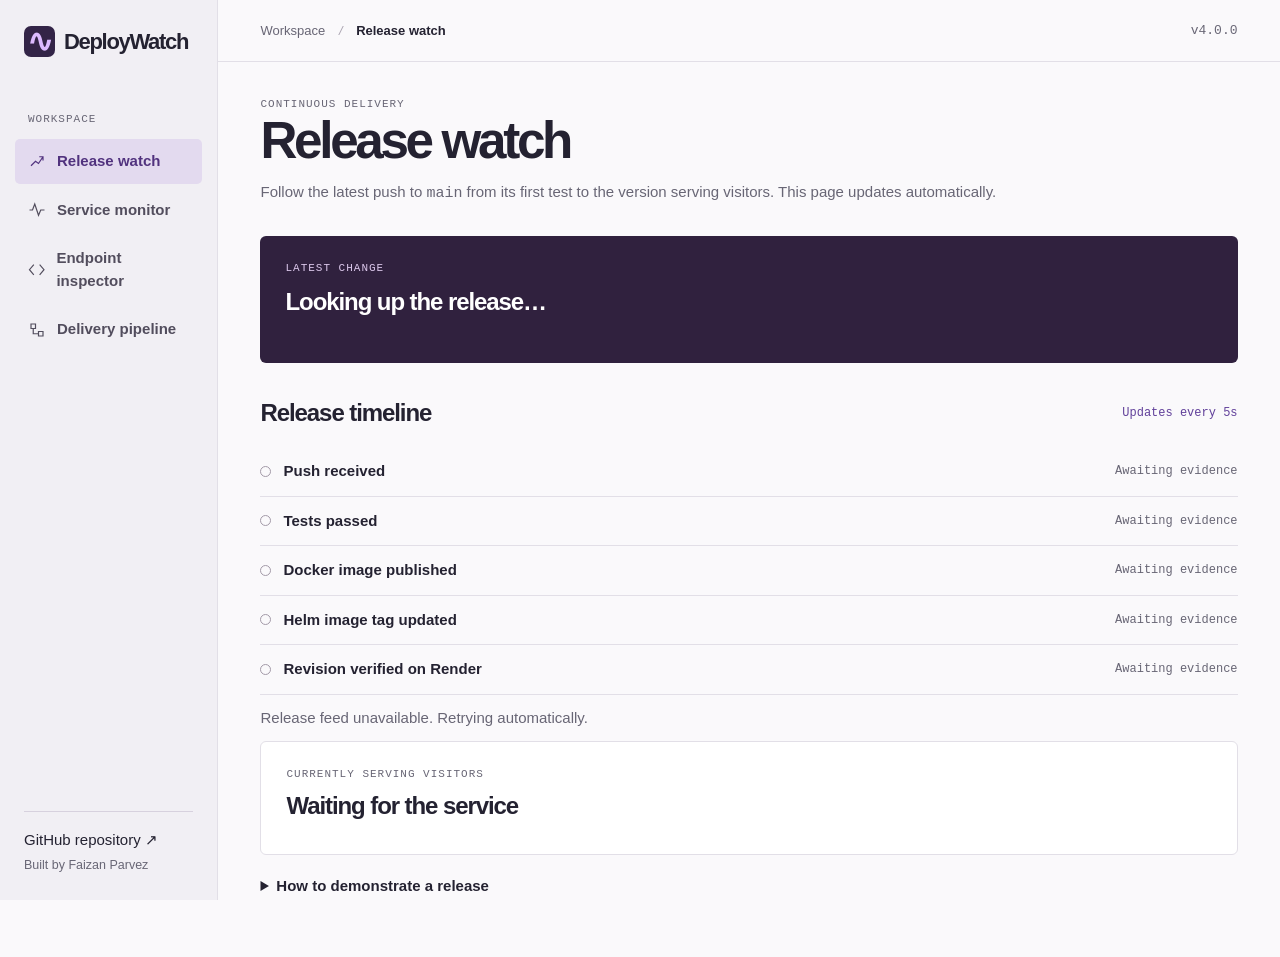
==== commit 58d5e98e: "Publish the live release watch for demo audiences" ====
--- a/index.html
+++ b/index.html
@@ -1,12 +1,35 @@
-﻿
+
 <!doctype html>
-<html lang="en"><head><meta charset="utf-8"><meta name="viewport" content="width=device-width,initial-scale=1"><title>DeployWatch | Service console</title><link rel="stylesheet" href="./console.css"></head>
-<body><aside><a class="brand" href="#monitor"><b class="logo" aria-hidden="true">&#8767;</b>DeployWatch</a>
+<html lang="en"><head><meta charset="utf-8"><meta name="viewport" content="width=device-width,initial-scale=1"><title>DeployWatch | Service console</title><link rel="stylesheet" href="./console.css?v=release1"></head>
+<body data-api-base="https://deploywatch-demo.onrender.com"><aside><a class="brand" href="#release"><b class="logo" aria-hidden="true">&#8767;</b>DeployWatch</a>
 <p class="label nav-label">Workspace</p><nav aria-label="Workspace">
-<a href="#monitor" data-view="monitor"><svg viewBox="0 0 24 24" aria-hidden="true"><path d="M2 12h4l3-8 5 15 3-7h5"/></svg>Service monitor</a><a href="#api" data-view="api"><svg viewBox="0 0 24 24" aria-hidden="true"><path d="M8 5 2 12l6 7m8-14 6 7-6 7"/></svg>Endpoint inspector</a><a href="#pipeline" data-view="pipeline"><svg viewBox="0 0 24 24" aria-hidden="true"><path d="M4 4h6v6H4z M14 14h6v6h-6z M7 10v7h7"/></svg>Delivery pipeline</a></nav>
+<a href="#release" data-view="release"><svg viewBox="0 0 24 24" aria-hidden="true"><path d="M4 17 10 11l4 3 6-9 M15 5h5v5"/></svg>Release watch</a><a href="#monitor" data-view="monitor"><svg viewBox="0 0 24 24" aria-hidden="true"><path d="M2 12h4l3-8 5 15 3-7h5"/></svg>Service monitor</a><a href="#api" data-view="api"><svg viewBox="0 0 24 24" aria-hidden="true"><path d="M8 5 2 12l6 7m8-14 6 7-6 7"/></svg>Endpoint inspector</a><a href="#pipeline" data-view="pipeline"><svg viewBox="0 0 24 24" aria-hidden="true"><path d="M4 4h6v6H4z M14 14h6v6h-6z M7 10v7h7"/></svg>Delivery pipeline</a></nav>
 <div class="side-foot"><a href="https://github.com/faizanxbuilds/DeployWatch">GitHub repository &#8599;</a><small>Built by <a href="https://github.com/faizanxbuilds">Faizan Parvez</a></small></div></aside>
-<main><header><span>Workspace <i>/</i> <strong id="crumb">Service monitor</strong></span><code>v4.0.0</code></header>
-<div class="workspace"><section id="monitor"><div class="heading"><div><p class="label">Observability</p><h1>Service monitor</h1></div><button id="check">&#8635; &nbsp; Run check</button></div>
+<main><header><span>Workspace <i>/</i> <strong id="crumb">Release watch</strong></span><code>v4.0.0</code></header>
+<div class="workspace"><section id="release">
+  <p class="label">Continuous delivery</p><h1>Release watch</h1>
+  <p class="intro">Follow the latest push to <code>main</code> from its first test to the version serving visitors. This page updates automatically.</p>
+  <article class="release-banner">
+    <p class="label">Latest change</p><h2 id="release-message">Looking up the release&hellip;</h2>
+    <p id="release-note"></p><div class="evidence"><a id="source-link" hidden>Source commit</a><a id="run-link" hidden>Workflow run &#8599;</a></div>
+  </article>
+  <div class="heading sub"><h2>Release timeline</h2><span class="cadence">Updates every 5s</span></div>
+  <ol class="timeline">
+    <li data-event="received"><strong>Push received</strong><span>Awaiting evidence</span></li>
+  
+    <li data-event="tested"><strong>Tests passed</strong><span>Awaiting evidence</span></li>
+  
+    <li data-event="image"><strong>Docker image published</strong><span>Awaiting evidence</span></li>
+  
+    <li data-event="helm"><strong>Helm image tag updated</strong><span>Awaiting evidence</span></li>
+  
+    <li data-event="live"><strong>Revision verified on Render</strong><span>Awaiting evidence</span></li>
+  </ol>
+  <a id="helm-link" hidden>Inspect the Helm commit &#8599;</a>
+  <p id="release-status" role="status"></p>
+  <div class="running"><p class="label">Currently serving visitors</p><h2 id="serving-note">Contacting the app&hellip;</h2><code id="serving-sha"></code></div>
+  <details><summary>How to demonstrate a release</summary><p>Leave this page open for your audience. With repository write access, <a href="https://github.com/faizanxbuilds/DeployWatch/edit/main/app/src/release-note.txt" target="_blank" rel="noopener">edit the release message on GitHub</a> and commit to main. Pick a phrase your audience will recognize. Watch the timeline, then look for your phrase under ?Currently serving visitors.?</p></details>
+</section><section id="monitor" hidden><div class="heading"><div><p class="label">Observability</p><h1>Service monitor</h1></div><button id="check">&#8635; &nbsp; Run check</button></div>
 <div class="signal-panel"><div><p class="label">Current service state</p><h2 id="state" role="status">Connecting</h2><p id="summary">Contacting the service&hellip;</p></div>
 <svg class="scope" viewBox="0 0 340 190" aria-hidden="true"><defs><pattern id="dots" width="8" height="8" patternUnits="userSpaceOnUse"><circle cx="2" cy="2" r=".85" fill="#a68ac5"/></pattern></defs><rect width="340" height="190" fill="url(#dots)"/><g fill="none" stroke="#a58bbf" stroke-width=".8"><circle cx="170" cy="95" r="26"/><circle cx="170" cy="95" r="50"/><circle cx="170" cy="95" r="74"/><circle cx="170" cy="95" r="98"/><path d="M0 95h340M170 0v190"/></g><path class="pulse" d="M30 95h91l10-11 10 22 16-50 18 80 16-54 10 13h108" fill="none" stroke-width="3"/></svg>
 </div>
@@ -76,4 +99,4 @@
         <span class="badge">Grafana</span>
         <span class="badge">Python 3.11</span>
       </div>
-    </section></div></main><script src="./console.js"></script></body></html>+    </section></div></main><script src="./console.js?v=release1"></script></body></html>
--- a/console.css
+++ b/console.css
@@ -103,3 +103,25 @@
   .stage { grid-template-columns: 20px 22px 1fr; gap: 6px; }
   .stage > p:last-child { grid-column: 3; }
 }
+.release-banner, .running { padding: 25px; border-radius: 6px; }
+.release-banner { color: white; background: #30213e; }
+.release-banner .label { color: #ddc9ed; }
+.release-banner h2 { margin: 8px 0; overflow-wrap: anywhere; }
+.release-banner p, .running h2 { overflow-wrap: anywhere; }
+.evidence { display: flex; gap: 20px; margin-top: 18px; font: 13px var(--mono); }
+#release a { text-decoration: underline; text-underline-offset: 3px; }
+.timeline { padding: 0; margin: 0 0 10px; list-style: none; }
+.timeline li { display: flex; gap: 12px; align-items: center; padding: 13px 0; border-bottom: 1px solid var(--rule); }
+.timeline li::before { content: ''; width: 9px; height: 9px; border: 1px solid #a39aa8; border-radius: 50%; flex-shrink: 0; }
+.timeline .done::before { background: #378755; border-color: #378755; }
+.timeline span { margin-left: auto; text-align: right; font: 12px var(--mono); color: var(--muted); }
+#release-status { color: var(--muted); margin: 12px 0; }
+.running { border: 1px solid var(--rule); background: white; }
+.running h2 { margin: 5px 0; }
+details { margin-top: 20px; }
+summary { cursor: pointer; font-weight: 600; }
+details p { margin-top: 10px; max-width: 70ch; }
+@media(max-width: 520px) {
+  nav { flex-wrap: wrap; }
+  nav a { flex: 1 1 40%; }
+}
